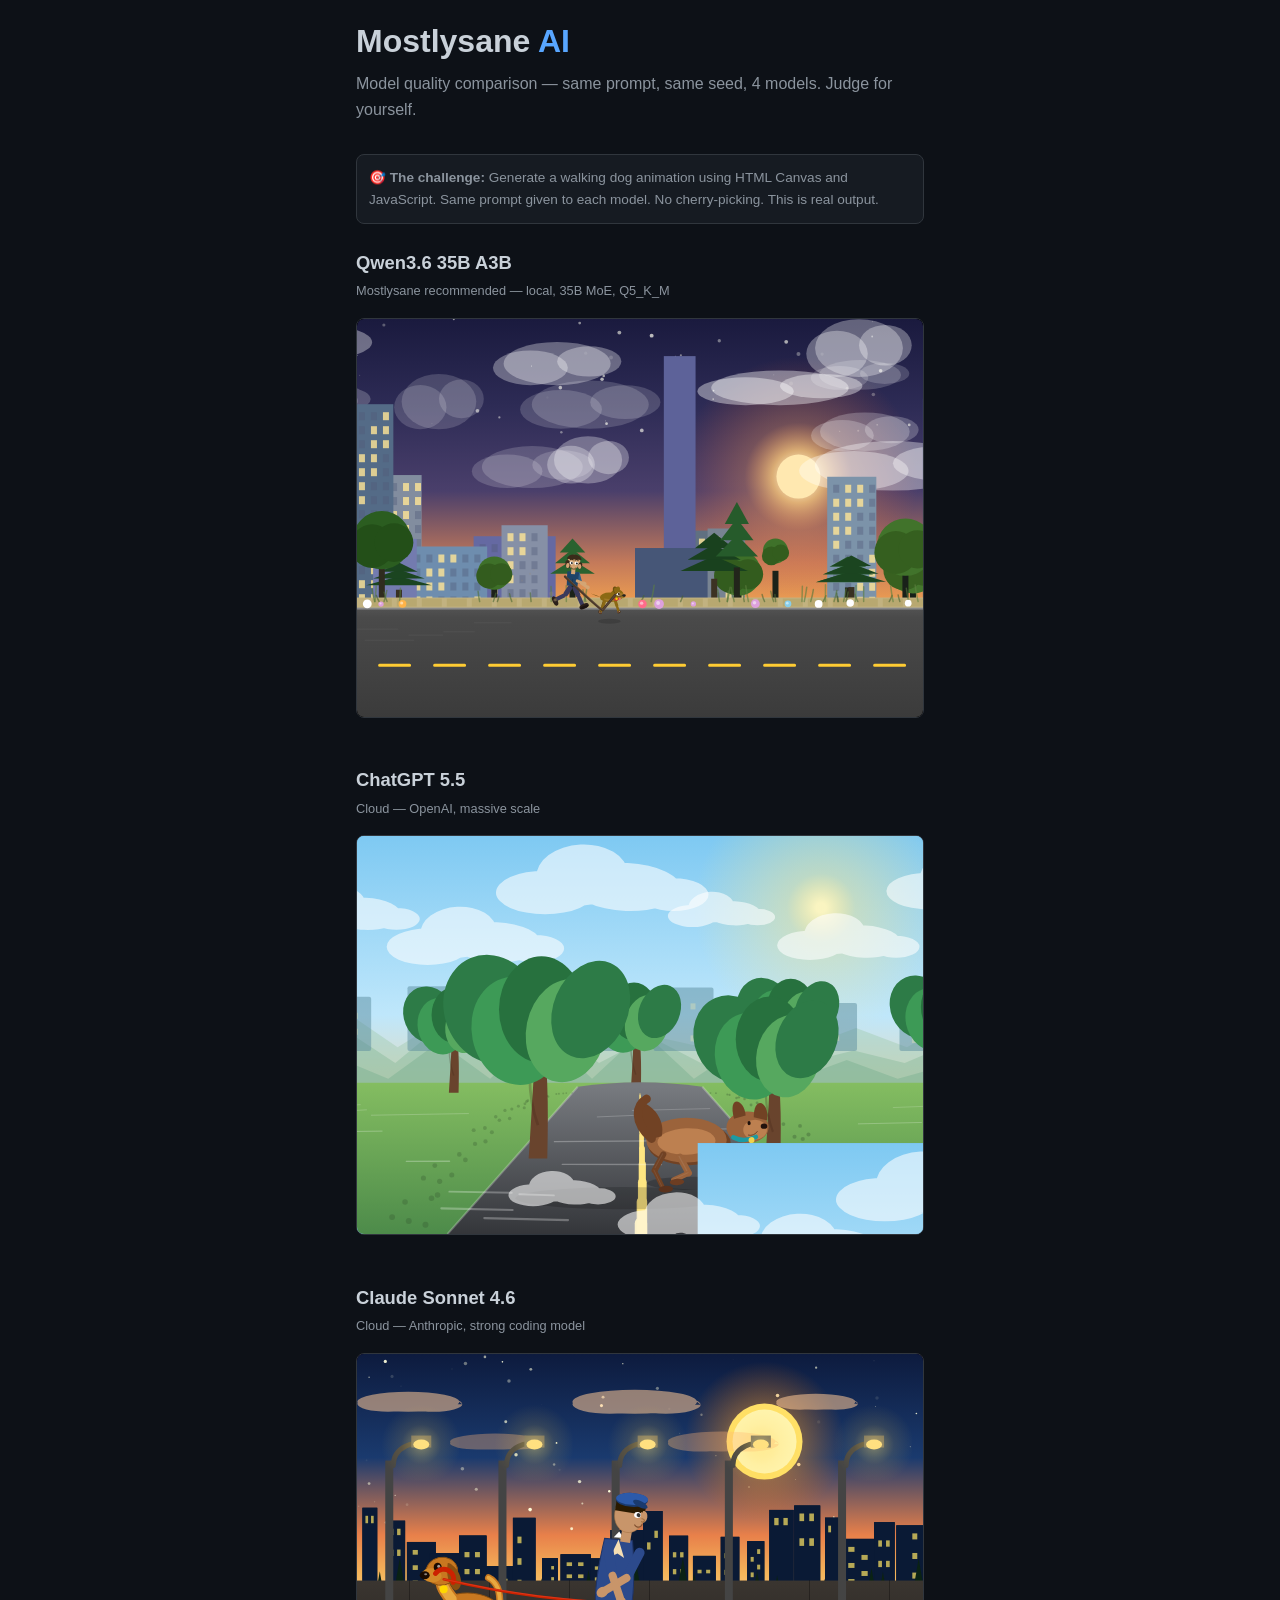
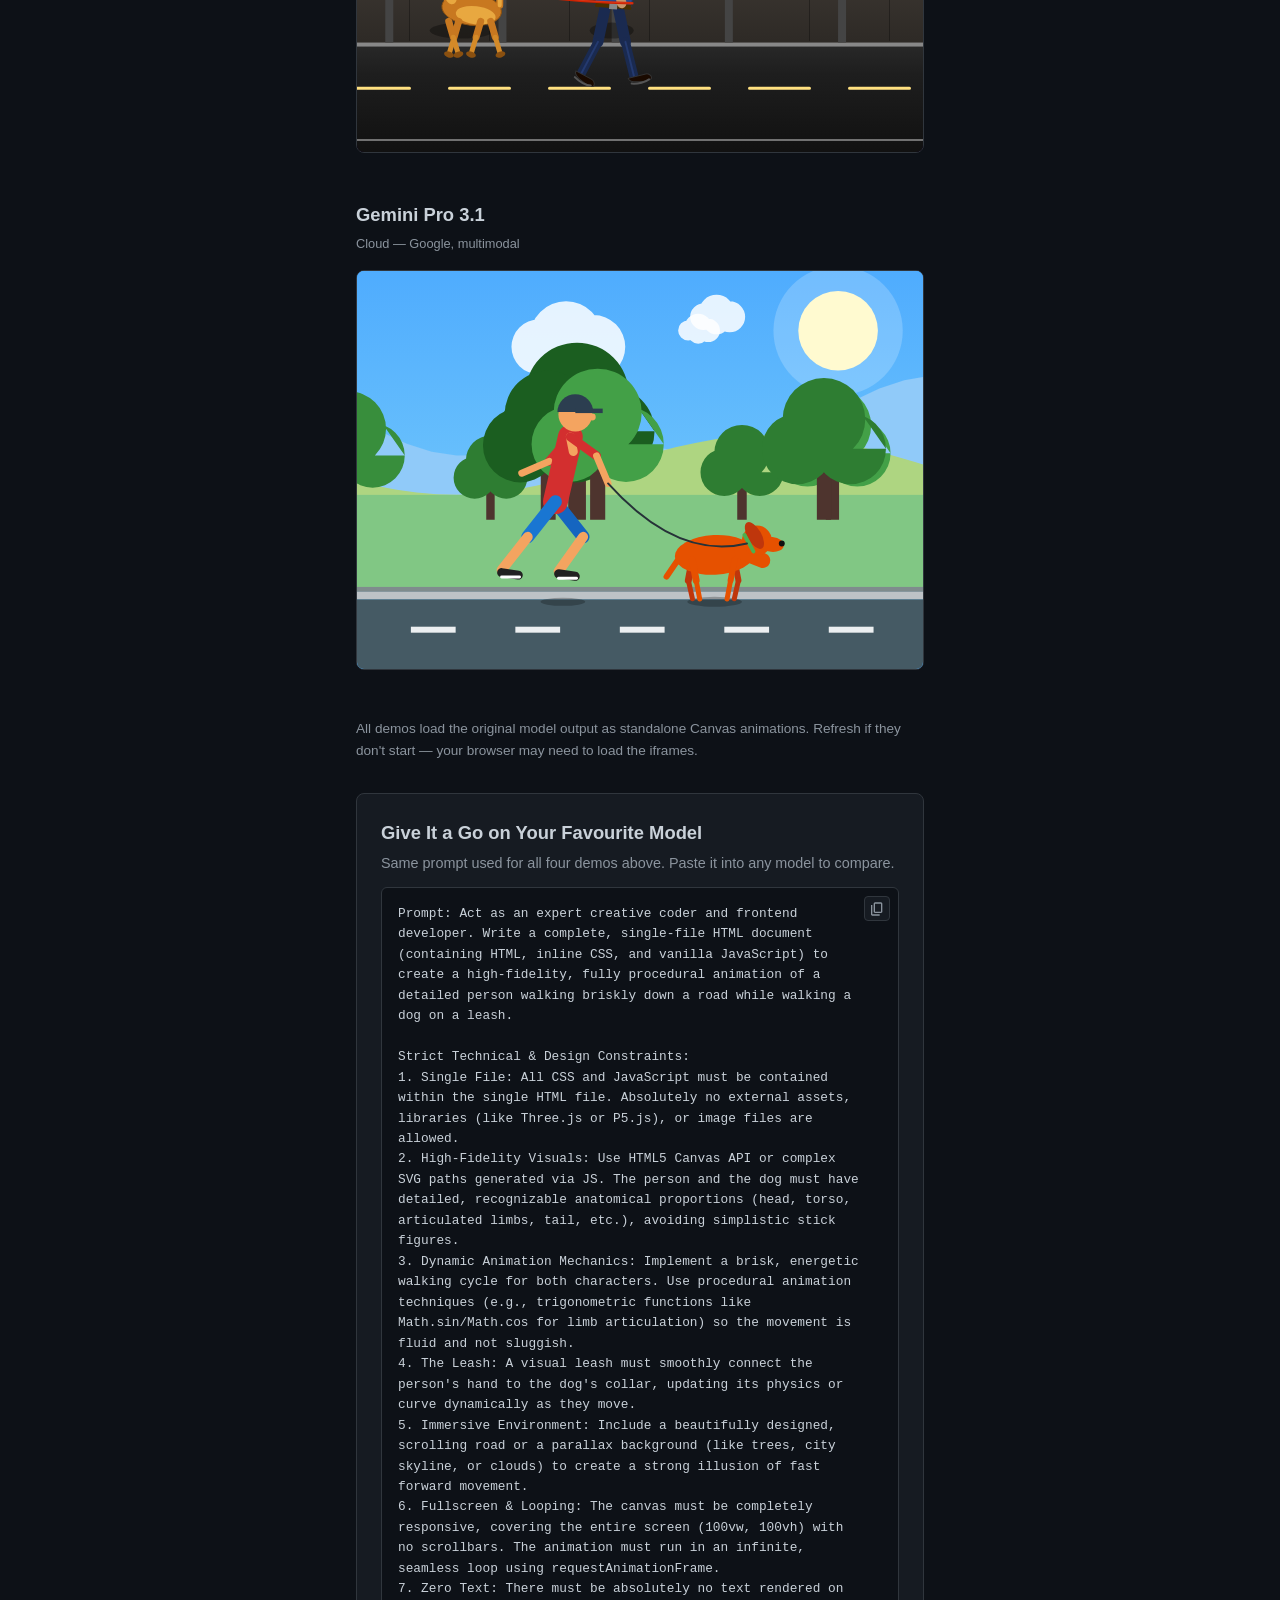
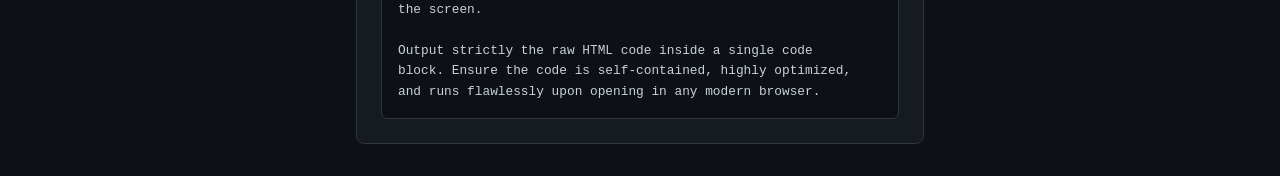
==== demos/index.html @ f06bee76 "Fix demos path" ====
<!DOCTYPE html>
<html lang="en">
<head>
<meta charset="UTF-8">
<meta name="viewport" content="width=device-width, initial-scale=1.0">
<title>Mostlysane — Model Quality Comparison</title>
<link rel="stylesheet" href="../style.css">
<style>
  body { padding: 1rem; max-width: 600px; }
  h2 { margin-bottom: 0.25rem; }
  .model-source { color: var(--text-muted); font-size: 0.8rem; margin-bottom: 1rem; }
  .demo-frame {
    width: 100%;
    height: 400px;
    border: 1px solid var(--border);
    border-radius: 8px;
    margin-bottom: 0.5rem;
    background: #000;
  }
  .demo-card { margin-bottom: 2rem; }
  .back-link {
    display: inline-block;
    margin-bottom: 1.5rem;
    color: var(--accent);
    text-decoration: none;
    font-size: 0.9rem;
  }
  .back-link:hover { text-decoration: underline; }
  .verdict {
    font-size: 0.85rem;
    color: var(--text-muted);
    margin-bottom: 1.5rem;
    padding: 0.75rem;
    background: var(--card);
    border: 1px solid var(--border);
    border-radius: 8px;
  }
</style>
</head>
<body>
<h1>Mostlysane <span>AI</span></h1>
<p class="subtitle">Model quality comparison — same prompt, same seed, 4 models. Judge for yourself.</p>


<div class="verdict">
  <strong>🎯 The challenge:</strong> Generate a walking dog animation using HTML Canvas and JavaScript.
  Same prompt given to each model. No cherry-picking. This is real output.
</div>

<div class="demo-card">
  <h2>Qwen3.6 35B A3B</h2>
  <div class="model-source">Mostlysane recommended — local, 35B MoE, Q5_K_M</div>
  <iframe class="demo-frame" src="qwen3.6_walking_dog_animation_test.html" loading="lazy"></iframe>
</div>

<div class="demo-card">
  <h2>ChatGPT 5.5</h2>
  <div class="model-source">Cloud — OpenAI, massive scale</div>
  <iframe class="demo-frame" src="ChatGPT5-5_walking_dog_animation_test.html" loading="lazy"></iframe>
</div>

<div class="demo-card">
  <h2>Claude Sonnet 4.6</h2>
  <div class="model-source">Cloud — Anthropic, strong coding model</div>
  <iframe class="demo-frame" src="Claude_Sonnet_4-6_walking_dog_animation_test.html" loading="lazy"></iframe>
</div>

<div class="demo-card">
  <h2>Gemini Pro 3.1</h2>
  <div class="model-source">Cloud — Google, multimodal</div>
  <iframe class="demo-frame" src="Gemini_pro_3-1_walking_dog_animation_test.html" loading="lazy"></iframe>
</div>

<p style="color:var(--text-muted);font-size:0.85rem;margin-top:1rem">
  All demos load the original model output as standalone Canvas animations.
  Refresh if they don't start — your browser may need to load the iframes.
</p>

<div class="card" style="margin-top:2rem">
  <h2>Give It a Go on Your Favourite Model</h2>
  <p style="color:var(--text-muted);font-size:0.9rem;margin-bottom:0.75rem">
    Same prompt used for all four demos above. Paste it into any model to compare.
  </p>
  <div class="command-block" id="dog-prompt" style="font-size:0.8rem;white-space:pre-wrap;word-break:break-word">Prompt: Act as an expert creative coder and frontend developer. Write a complete, single-file HTML document (containing HTML, inline CSS, and vanilla JavaScript) to create a high-fidelity, fully procedural animation of a detailed person walking briskly down a road while walking a dog on a leash.

Strict Technical &amp; Design Constraints:
1. Single File: All CSS and JavaScript must be contained within the single HTML file. Absolutely no external assets, libraries (like Three.js or P5.js), or image files are allowed.
2. High-Fidelity Visuals: Use HTML5 Canvas API or complex SVG paths generated via JS. The person and the dog must have detailed, recognizable anatomical proportions (head, torso, articulated limbs, tail, etc.), avoiding simplistic stick figures.
3. Dynamic Animation Mechanics: Implement a brisk, energetic walking cycle for both characters. Use procedural animation techniques (e.g., trigonometric functions like Math.sin/Math.cos for limb articulation) so the movement is fluid and not sluggish.
4. The Leash: A visual leash must smoothly connect the person's hand to the dog's collar, updating its physics or curve dynamically as they move.
5. Immersive Environment: Include a beautifully designed, scrolling road or a parallax background (like trees, city skyline, or clouds) to create a strong illusion of fast forward movement.
6. Fullscreen &amp; Looping: The canvas must be completely responsive, covering the entire screen (100vw, 100vh) with no scrollbars. The animation must run in an infinite, seamless loop using requestAnimationFrame.
7. Zero Text: There must be absolutely no text rendered on the screen.

Output strictly the raw HTML code inside a single code block. Ensure the code is self-contained, highly optimized, and runs flawlessly upon opening in any modern browser.</div>
</div>

<script>
(function() {
  var block = document.getElementById('dog-prompt');
  if (!block) return;
  var btn = document.createElement('button');
  btn.className = 'copy-btn';
  btn.innerHTML = '<svg aria-hidden="true" fill="currentColor" height="18px" viewBox="0 -960 960 960" width="18px"><path d="M360-240q-33 0-56.5-23.5T280-320v-480q0-33 23.5-56.5T360-880h360q33 0 56.5 23.5T800-800v480q0 33-23.5 56.5T720-240H360Zm0-80h360v-480H360v480ZM200-80q-33 0-56.5-23.5T120-160v-560h80v560h440v80H200Zm160-240v-480 480Z"/></svg>';
  btn.title = 'Copy prompt';
  btn.onclick = function() {
    navigator.clipboard.writeText(block.textContent).then(function() {
      btn.innerHTML = '<svg aria-hidden="true" fill="currentColor" height="18px" viewBox="0 -960 960 960" width="18px"><path d="M382-240 154-468l57-57 171 171 367-367 57 57-424 424Z"/></svg>';
      setTimeout(function() { btn.innerHTML = '<svg aria-hidden="true" fill="currentColor" height="18px" viewBox="0 -960 960 960" width="18px"><path d="M360-240q-33 0-56.5-23.5T280-320v-480q0-33 23.5-56.5T360-880h360q33 0 56.5 23.5T800-800v480q0 33-23.5 56.5T720-240H360Zm0-80h360v-480H360v480ZM200-80q-33 0-56.5-23.5T120-160v-560h80v560h440v80H200Zm160-240v-480 480Z"/></svg>'; }, 2000);
    });
  };
  block.appendChild(btn);
})();
</script>

</body>
</html>
---- style.css ----
:root {
  --bg: #0d1117;
  --card: #161b22;
  --border: #30363d;
  --text: #c9d1d9;
  --text-muted: #8b949e;
  --accent: #58a6ff;
  --green: #3fb950;
  --orange: #d29922;
  --red: #f85149;
}
* { margin: 0; padding: 0; box-sizing: border-box; }
body {
  font-family: -apple-system, BlinkMacSystemFont, 'Segoe UI', Roboto, sans-serif;
  background: var(--bg);
  color: var(--text);
  line-height: 1.6;
  max-width: 800px;
  margin: 0 auto;
  padding: 2rem 1rem;
}
h1 { font-size: 2rem; margin-bottom: 0.25rem; }
h1 span { color: var(--accent); }
h2 { font-size: 1.15rem; margin-bottom: 0.75rem; }
.subtitle { color: var(--text-muted); margin-bottom: 2rem; }
.card {
  background: var(--card);
  border: 1px solid var(--border);
  border-radius: 8px;
  padding: 1.5rem;
  margin-bottom: 1rem;
}
label { display: block; margin-bottom: 0.5rem; font-weight: 600; }
select, input {
  width: 100%;
  padding: 0.6rem;
  background: #0d1117;
  border: 1px solid var(--border);
  border-radius: 6px;
  color: var(--text);
  font-size: 0.95rem;
  margin-bottom: 1rem;
}
select:focus, input:focus { outline: none; border-color: var(--accent); }
.badge {
  display: inline-block;
  padding: 0.2rem 0.5rem;
  border-radius: 12px;
  font-size: 0.8rem;
  font-weight: 600;
}
.badge-green { background: rgba(63, 185, 80, 0.15); color: var(--green); }
.badge-orange { background: rgba(210, 153, 34, 0.15); color: var(--orange); }
.badge-red { background: rgba(248, 81, 73, 0.15); color: var(--red); }
.command-block {
  background: #0d1117;
  border: 1px solid var(--border);
  border-radius: 6px;
  padding: 1rem 2.4rem 1rem 1rem;
  font-family: 'Cascadia Code', 'Fira Code', 'JetBrains Mono', monospace;
  font-size: 0.85rem;
  white-space: pre-wrap;
  word-break: break-all;
  overflow-x: auto;
  position: relative;
}
.command-block.small { font-size: 0.8rem; }
.copy-btn {
  position: absolute;
  top: 0.5rem;
  right: 0.5rem;
  background: var(--card);
  border: 1px solid var(--border);
  color: var(--text-muted);
  width: 1.6rem;
  height: 1.6rem;
  padding: 0;
  border-radius: 4px;
  cursor: pointer;
  display: flex;
  align-items: center;
  justify-content: center;
  transition: background 0.15s, color 0.15s;
  z-index: 1;
}
.copy-btn:hover {
  background: var(--border);
  color: var(--text);
}
.copy-btn svg {
  width: 1rem;
  height: 1rem;
  fill: currentColor;
}
.stat-grid {
  display: grid;
  grid-template-columns: repeat(auto-fit, minmax(140px, 1fr));
  gap: 1rem;
  margin: 1rem 0;
}
.stat { text-align: center; }
.stat-value { font-size: 1.5rem; font-weight: 700; }
.stat-label { font-size: 0.8rem; color: var(--text-muted); }
.hidden { display: none; }
hr { border: none; border-top: 1px solid var(--border); margin: 1.5rem 0; }
a { color: var(--accent); }
code {
  background: rgba(88, 166, 255, 0.1);
  padding: 0.1em 0.3em;
  border-radius: 3px;
  font-size: 0.85em;
}
.loading {
  text-align: center;
  padding: 3rem 0;
  color: var(--text-muted);
}

/* Step list for setup guide */
.steps { counter-reset: step; margin: 0; padding: 0; }
.step {
  list-style: none;
  margin-bottom: 1rem;
  padding-left: 2.2rem;
  position: relative;
}
.step::before {
  counter-increment: step;
  content: counter(step);
  position: absolute;
  left: 0;
  top: 0;
  width: 1.5rem;
  height: 1.5rem;
  border-radius: 50%;
  background: var(--accent);
  color: #fff;
  font-size: 0.75rem;
  font-weight: 700;
  display: flex;
  align-items: center;
  justify-content: center;
}
.step-title {
  font-weight: 600;
  margin-bottom: 0.3rem;
}
.step-desc {
  font-size: 0.9rem;
  color: var(--text-muted);
  margin-bottom: 0.4rem;
}
.step .command-block {
  margin-top: 0.3rem;
}
.step-note {
  font-size: 0.85rem;
  color: var(--orange);
  margin-top: 0.3rem;
}

/* ── Model selector cards ── */
.model-option {
  background: #0d1117;
  border: 1px solid var(--border);
  border-radius: 8px;
  padding: 0.9rem 1rem;
  margin-bottom: 0.6rem;
  cursor: pointer;
  transition: border-color 0.15s, background 0.15s;
}
.model-option:hover {
  background: #111820;
}
.model-option.selected {
  border-color: var(--accent);
  background: rgba(88, 166, 255, 0.06);
}
.model-option-header {
  display: flex;
  justify-content: space-between;
  align-items: center;
  margin-bottom: 0.3rem;
}
.model-option-name {
  font-weight: 700;
  font-size: 0.95rem;
}
.model-option-arch {
  font-size: 0.75rem;
  color: var(--text-muted);
  background: var(--card);
  padding: 0.1rem 0.4rem;
  border-radius: 4px;
  white-space: nowrap;
}
.model-option-details {
  display: flex;
  gap: 0.8rem;
  font-size: 0.8rem;
  color: var(--text-muted);
  margin-bottom: 0.4rem;
  flex-wrap: wrap;
  justify-content: space-between;
}
.model-option-stat {
  white-space: nowrap;
}
.model-option-file {
  overflow: hidden;
  text-overflow: ellipsis;
  white-space: nowrap;
  min-width: 0;
}
.model-option-quant {
  white-space: nowrap;
  background: rgba(88, 166, 255, 0.12);
  border: 1px solid var(--accent);
  border-radius: 4px;
  padding: 0.1rem 0.4rem;
  font-size: 0.72rem;
  cursor: pointer;
  transition: background 0.15s;
  flex-shrink: 0;
  font-weight: 600;
  color: var(--accent);
  margin: 0 0.3rem;
}
.model-option-quant:hover {
  background: rgba(88, 166, 255, 0.25);
}
.model-option-quant-static {
  white-space: nowrap;
  background: rgba(88, 166, 255, 0.08);
  border-radius: 4px;
  padding: 0.1rem 0.4rem;
  font-size: 0.72rem;
  flex-shrink: 0;
  font-weight: 600;
  color: var(--accent);
  margin: 0 0.3rem;
}

/* ── Quant variant dropdown ── */
.quant-menu {
  z-index: 100;
  background: var(--card);
  border: 1px solid var(--accent);
  border-radius: 6px;
  padding: 0.3rem;
  box-shadow: 0 8px 24px rgba(0,0,0,0.5);
  width: max-content;
  min-width: 180px;
}
.quant-menu-item {
  display: flex;
  align-items: center;
  gap: 0.5rem;
  padding: 0.4rem 0.5rem;
  border-radius: 4px;
  cursor: pointer;
  font-size: 0.8rem;
  transition: background 0.1s;
}
.quant-menu-item:hover {
  background: rgba(88, 166, 255, 0.1);
}
.quant-menu-item.current {
  background: rgba(88, 166, 255, 0.15);
}
.quant-menu-item.no-fit {
  opacity: 0.5;
}
.quant-menu-quant {
  font-weight: 700;
  min-width: 3.5rem;
}
.quant-menu-file {
  color: var(--text-muted);
  flex: 1;
}

.model-option-ctx {
  margin-left: auto;
  font-weight: 600;
  flex-shrink: 0;
}
.model-option-footer {
  display: flex;
  align-items: center;
  gap: 0.6rem;
  font-size: 0.8rem;
}
.model-option-vram {
  color: var(--text-muted);
}
.model-option-speed {
  color: var(--text-muted);
  margin-left: auto;
}

/* ── Memory bar ── */
.mem-bar {
  display: flex;
  height: 1.5rem;
  border-radius: 6px;
  overflow: hidden;
  margin-bottom: 0.75rem;
  border: 1px solid var(--border);
}
.mem-bar-seg {
  transition: flex 0.2s;
}

/* ── Memory table ── */
.mem-table {
  width: 100%;
  border-collapse: collapse;
  font-size: 0.85rem;
  margin-bottom: 1rem;
}
.mem-table td {
  padding: 0.3rem 0.4rem;
  border-bottom: 1px solid var(--border);
}
.mem-table-title {
  font-weight: 700;
  font-size: 0.9rem;
  padding-bottom: 0.5rem !important;
  color: var(--text);
}
.mem-dot {
  display: inline-block;
  width: 8px;
  height: 8px;
  border-radius: 50%;
  margin-right: 0.4rem;
  vertical-align: middle;
}
.mem-num {
  text-align: right;
  font-family: 'Cascadia Code', 'Fira Code', monospace;
  white-space: nowrap;
}
.mem-pct {
  text-align: right;
  color: var(--text-muted);
  width: 3rem;
}
.mem-total td {
  font-weight: 700;
  border-bottom: 2px solid var(--border);
  padding-top: 0.5rem;
}
.mem-note {
  font-size: 0.85rem;
  color: var(--text-muted);
  margin-top: 0.5rem;
}

/* ── Card header with dropdown button ── */
.card-header {
  display: flex;
  justify-content: space-between;
  align-items: center;
  margin-bottom: 0.75rem;
}
.card-header h2 {
  margin-bottom: 0;
}
.card-header-btn {
  background: none;
  border: 1px solid var(--border);
  color: var(--text);
  width: 2rem;
  height: 2rem;
  border-radius: 6px;
  cursor: pointer;
  display: flex;
  align-items: center;
  justify-content: center;
  font-size: 1rem;
  transition: background 0.15s;
  flex-shrink: 0;
}
.card-header-btn:hover {
  background: var(--border);
}
.chevron {
  display: inline-block;
  transition: transform 0.2s;
  line-height: 1;
}
.chevron.open {
  transform: rotate(180deg);
}

/* ── Model selector panel (dropdown overlay) ── */
.selector-panel {
  position: relative;
  z-index: 10;
  margin-top: 0.5rem;
  max-height: 320px;
  overflow-y: auto;
  scrollbar-width: thin;
  scrollbar-color: var(--border) transparent;
}
.selector-panel::-webkit-scrollbar {
  width: 6px;
}
.selector-panel::-webkit-scrollbar-thumb {
  background: var(--border);
  border-radius: 3px;
}

/* ── Responsive tweaks ── */
/* ── Comparison modal ── */
.modal-overlay {
  position: fixed;
  top: 0; left: 0; right: 0; bottom: 0;
  background: rgba(0,0,0,0.7);
  z-index: 1000;
  display: none;
  align-items: center;
  justify-content: center;
  padding: 1rem;
}
.modal-overlay.open {
  display: flex;
}
.modal-box {
  background: var(--bg);
  border: 1px solid var(--border);
  border-radius: 12px;
  width: 100%;
  max-width: 680px;
  max-height: 90vh;
  display: flex;
  flex-direction: column;
  overflow: hidden;
}
.modal-header {
  display: flex;
  justify-content: space-between;
  align-items: center;
  padding: 1rem 1.25rem;
  border-bottom: 1px solid var(--border);
  flex-shrink: 0;
}
.modal-header h2 {
  margin: 0;
  font-size: 1.1rem;
}
.modal-close {
  background: none;
  border: none;
  color: var(--text-muted);
  font-size: 1.5rem;
  cursor: pointer;
  line-height: 1;
  padding: 0.2rem;
}
.modal-close:hover { color: var(--text); }
.modal-frame {
  width: 100%;
  flex: 1;
  border: none;
  min-height: 60vh;
}

@media (max-width: 600px) {
  .modal-overlay { padding: 0; }
  .modal-box {
    max-width: 100%;
    max-height: 100vh;
    border-radius: 0;
  }
  .modal-frame { min-height: 85vh; }
}

/* ── Mobile: < 600px ── */
@media (max-width: 600px) {
  body {
    padding: 1rem 0.6rem;
  }
  h1 { font-size: 1.5rem; }
  .card {
    padding: 1rem 0.8rem;
  }
  .model-option-header {
    flex-wrap: wrap;
    gap: 0.3rem;
  }
  .model-option-name {
    width: 100%;
  }
  .model-option-arch {
    display: none;
  }
  .model-option-quant,
  .model-option-quant-static {
    margin: 0 0 0 0;
  }

  .model-option-details {
    flex-direction: column;
    gap: 0.15rem;
    justify-content: flex-start;
  }
  .model-option-ctx {
    margin-left: 0;
    text-align: center;
    width: 100%;
  }
  .model-option-file {
    width: 100%;
  }

  .model-option-footer {
    flex-wrap: wrap;
  }
  .model-option-speed {
    margin-left: 0;
  }

  .model-option-vram {
    font-size: 0.75rem;
  }
}
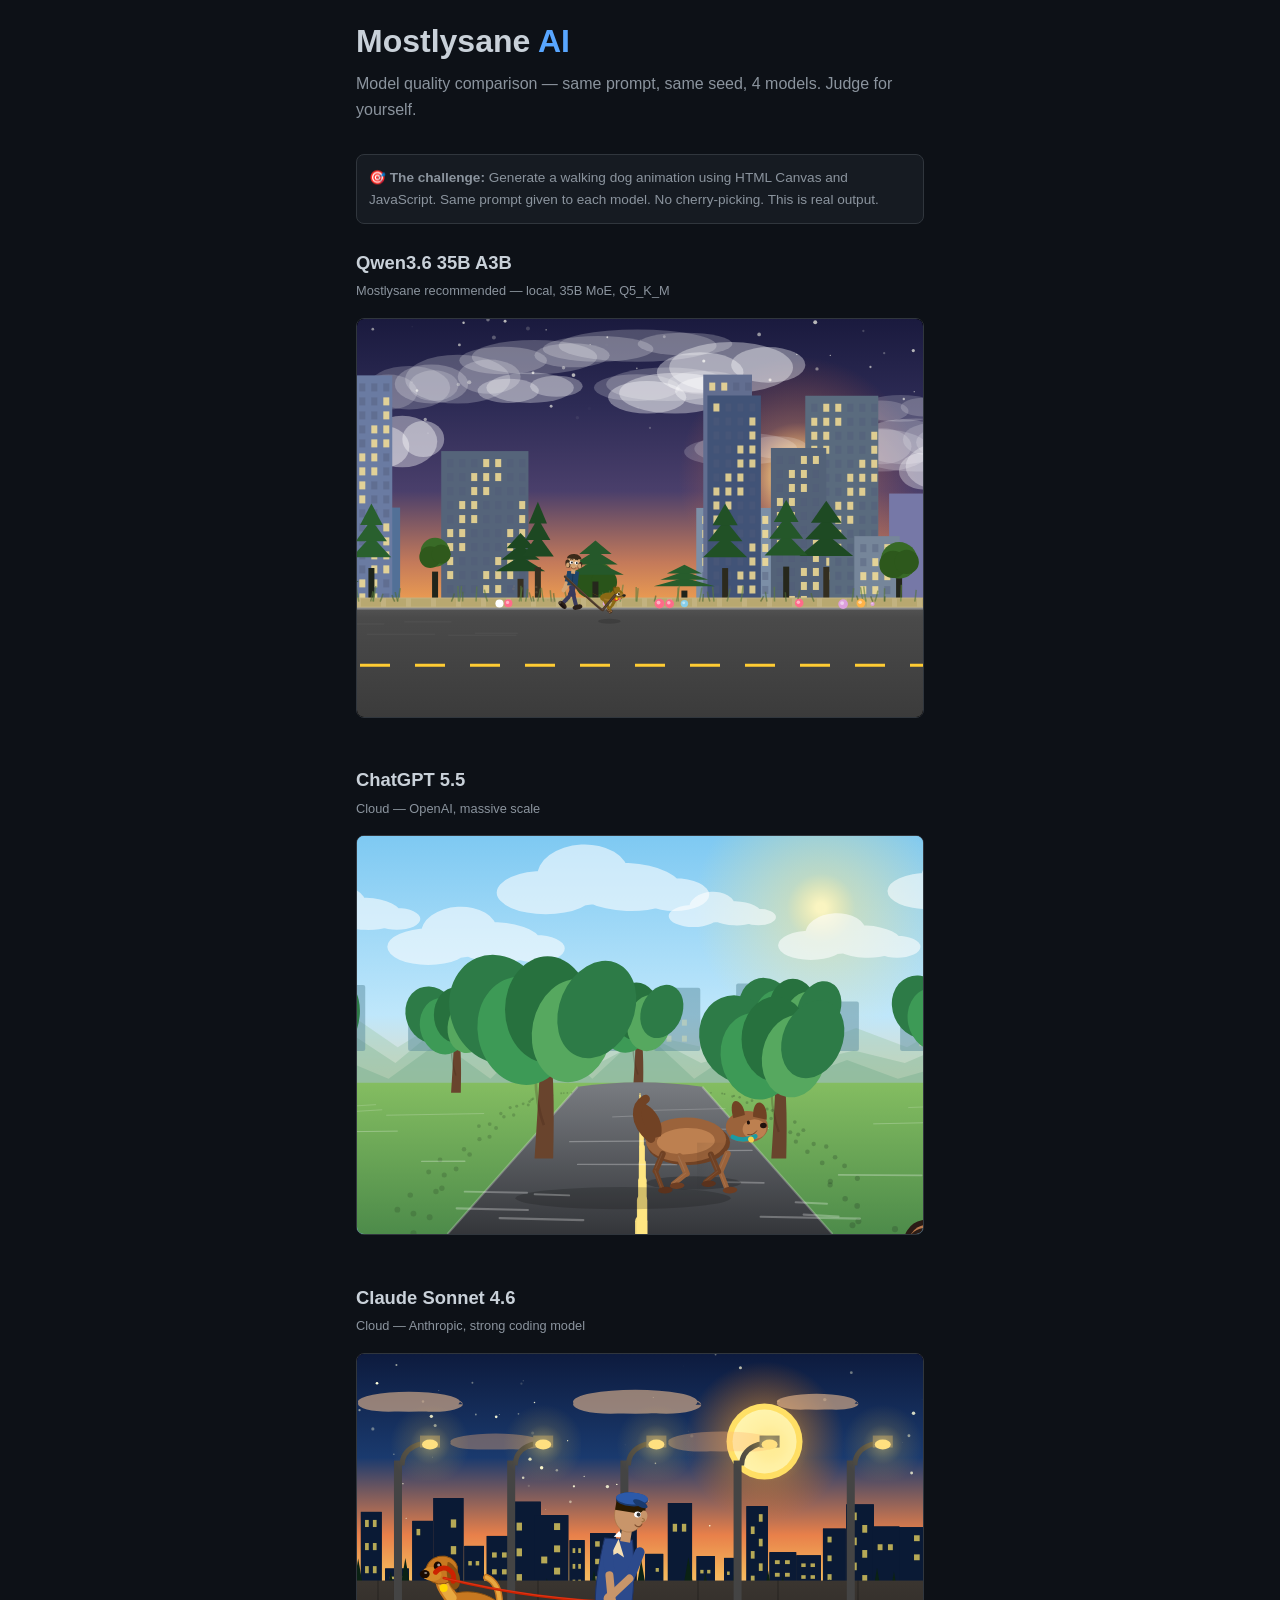
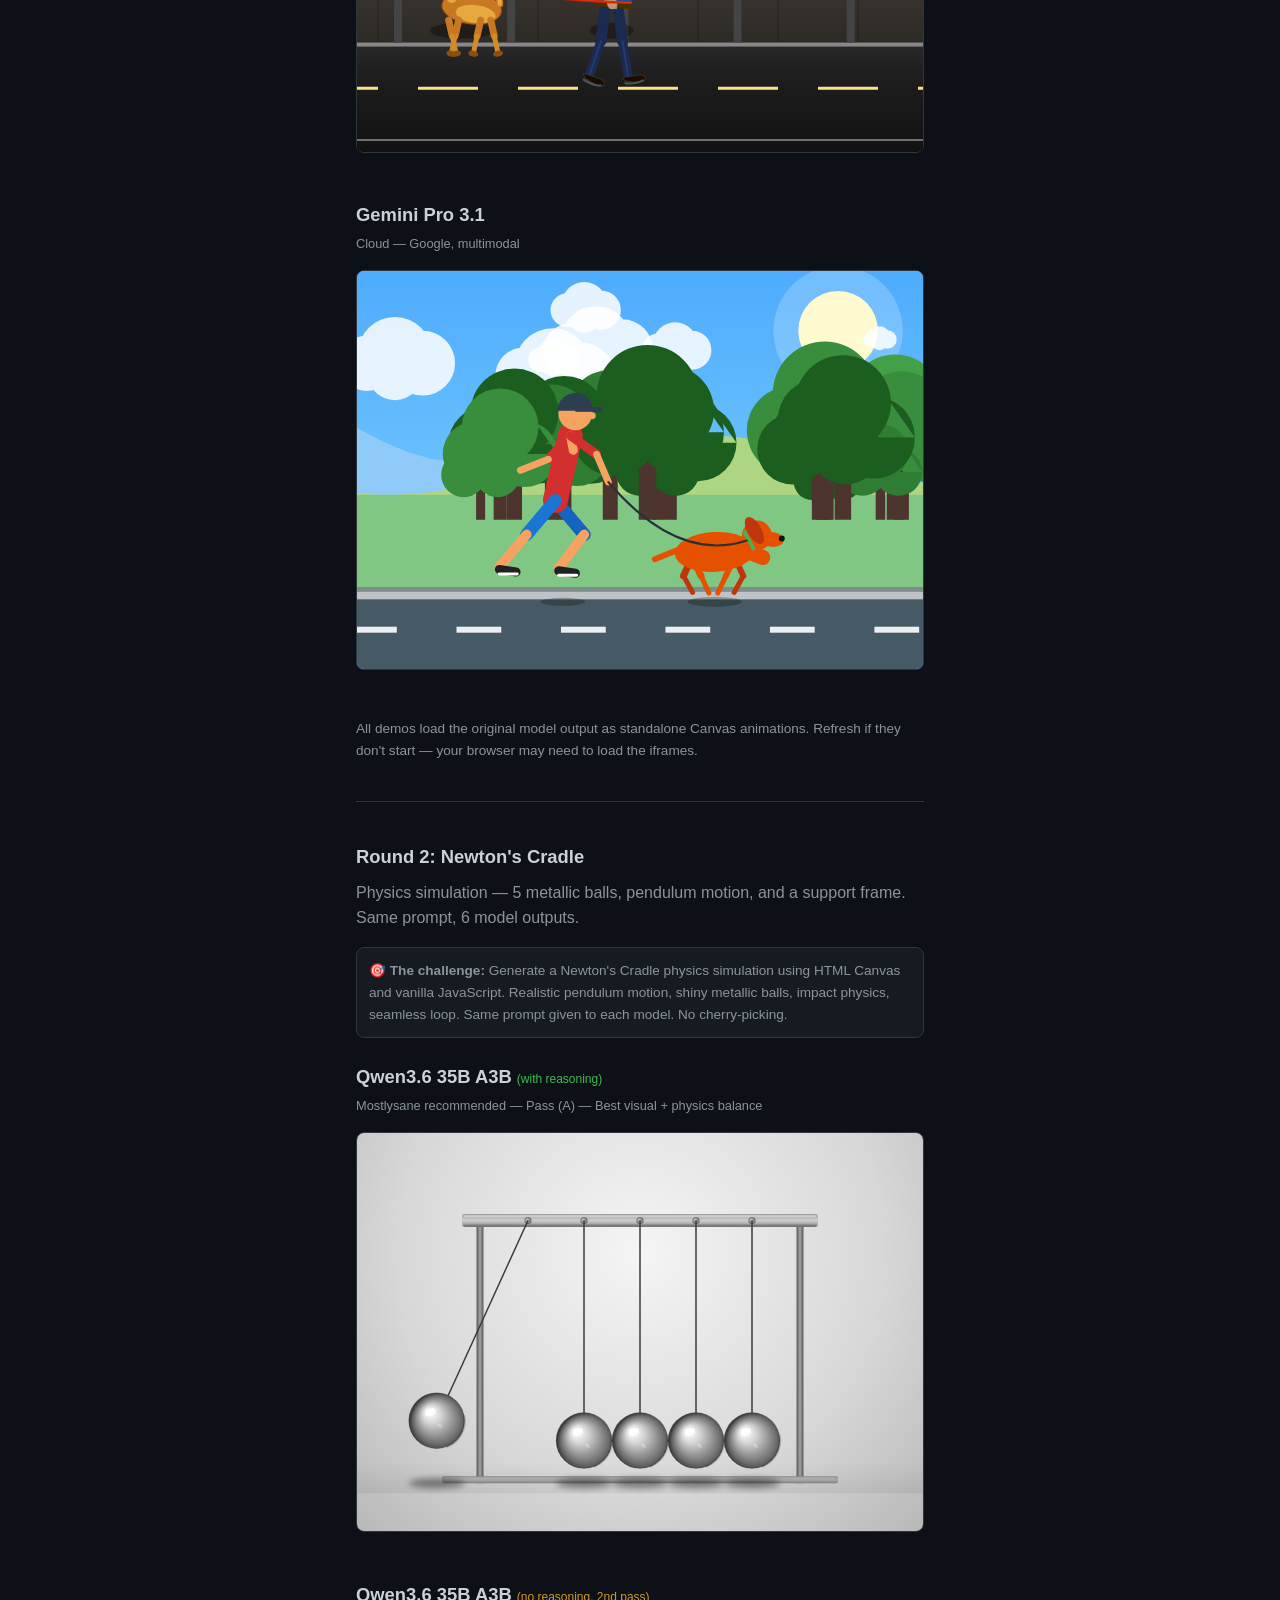
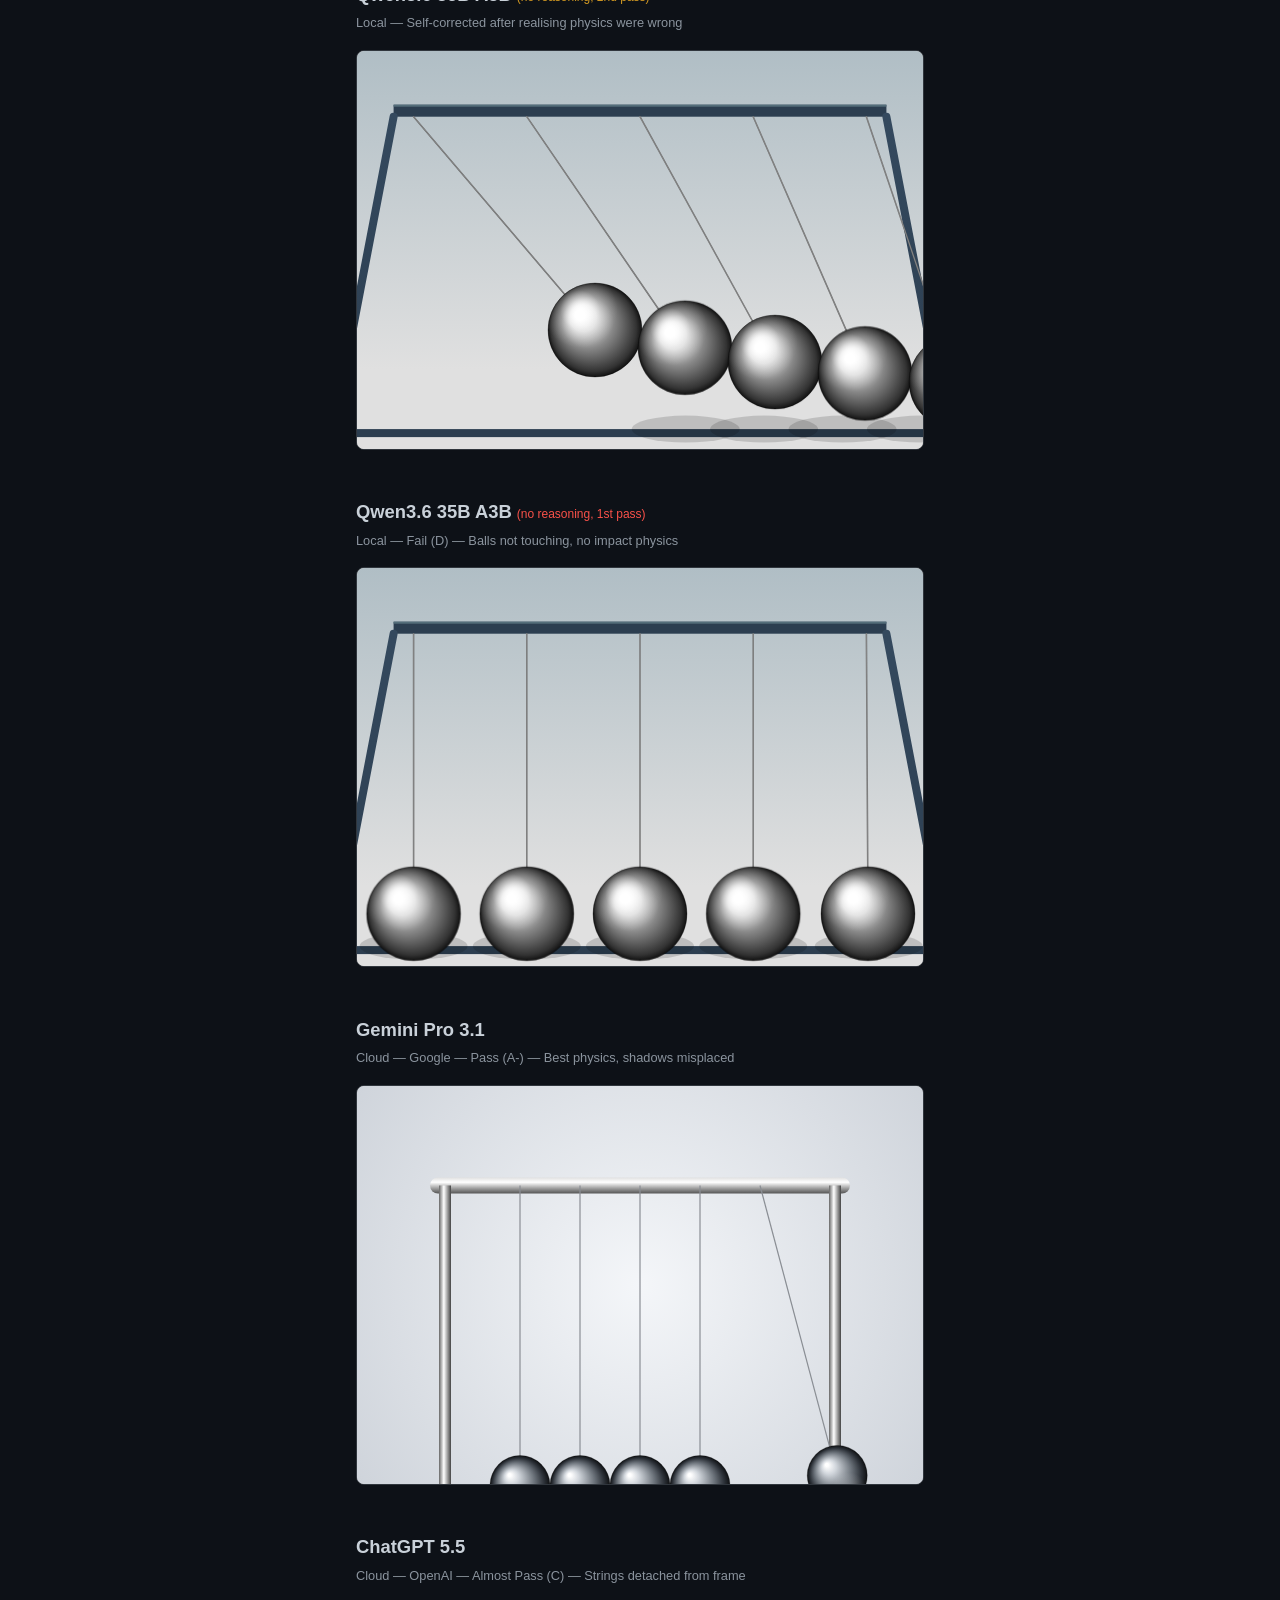
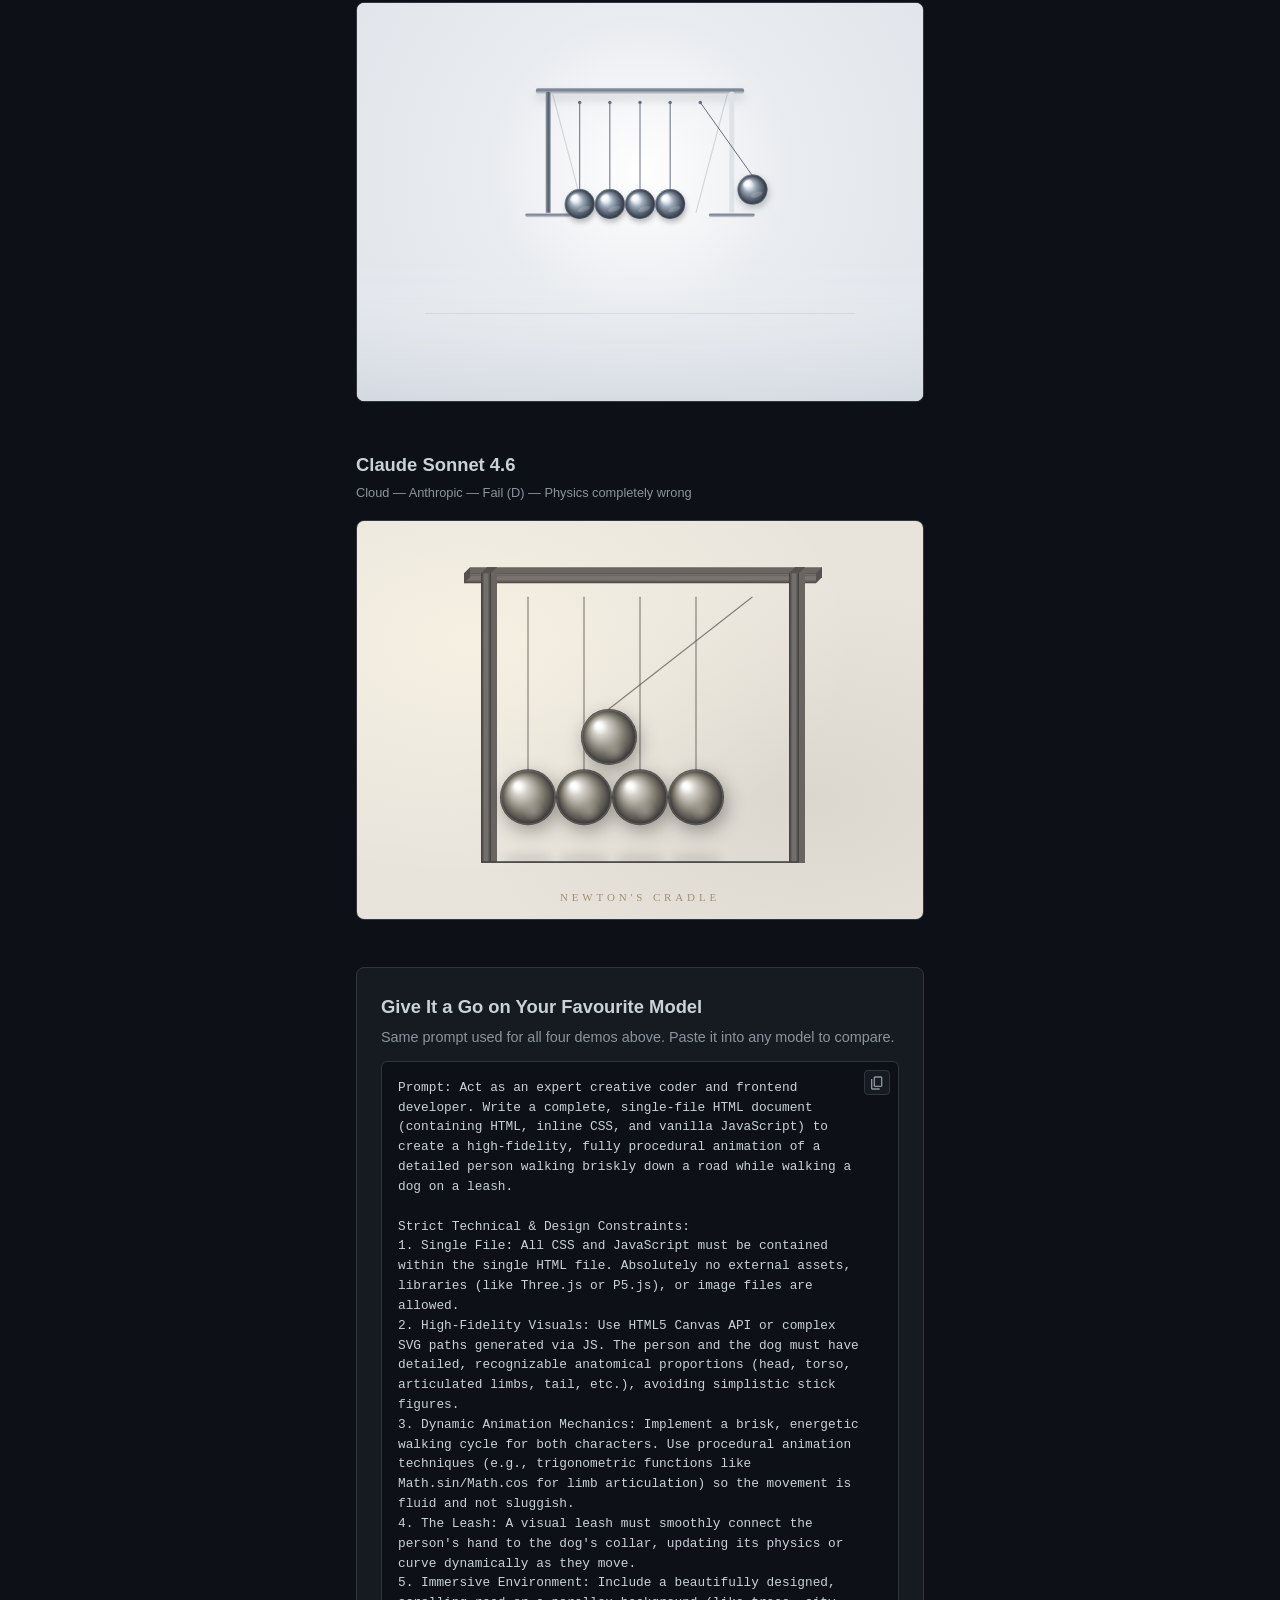
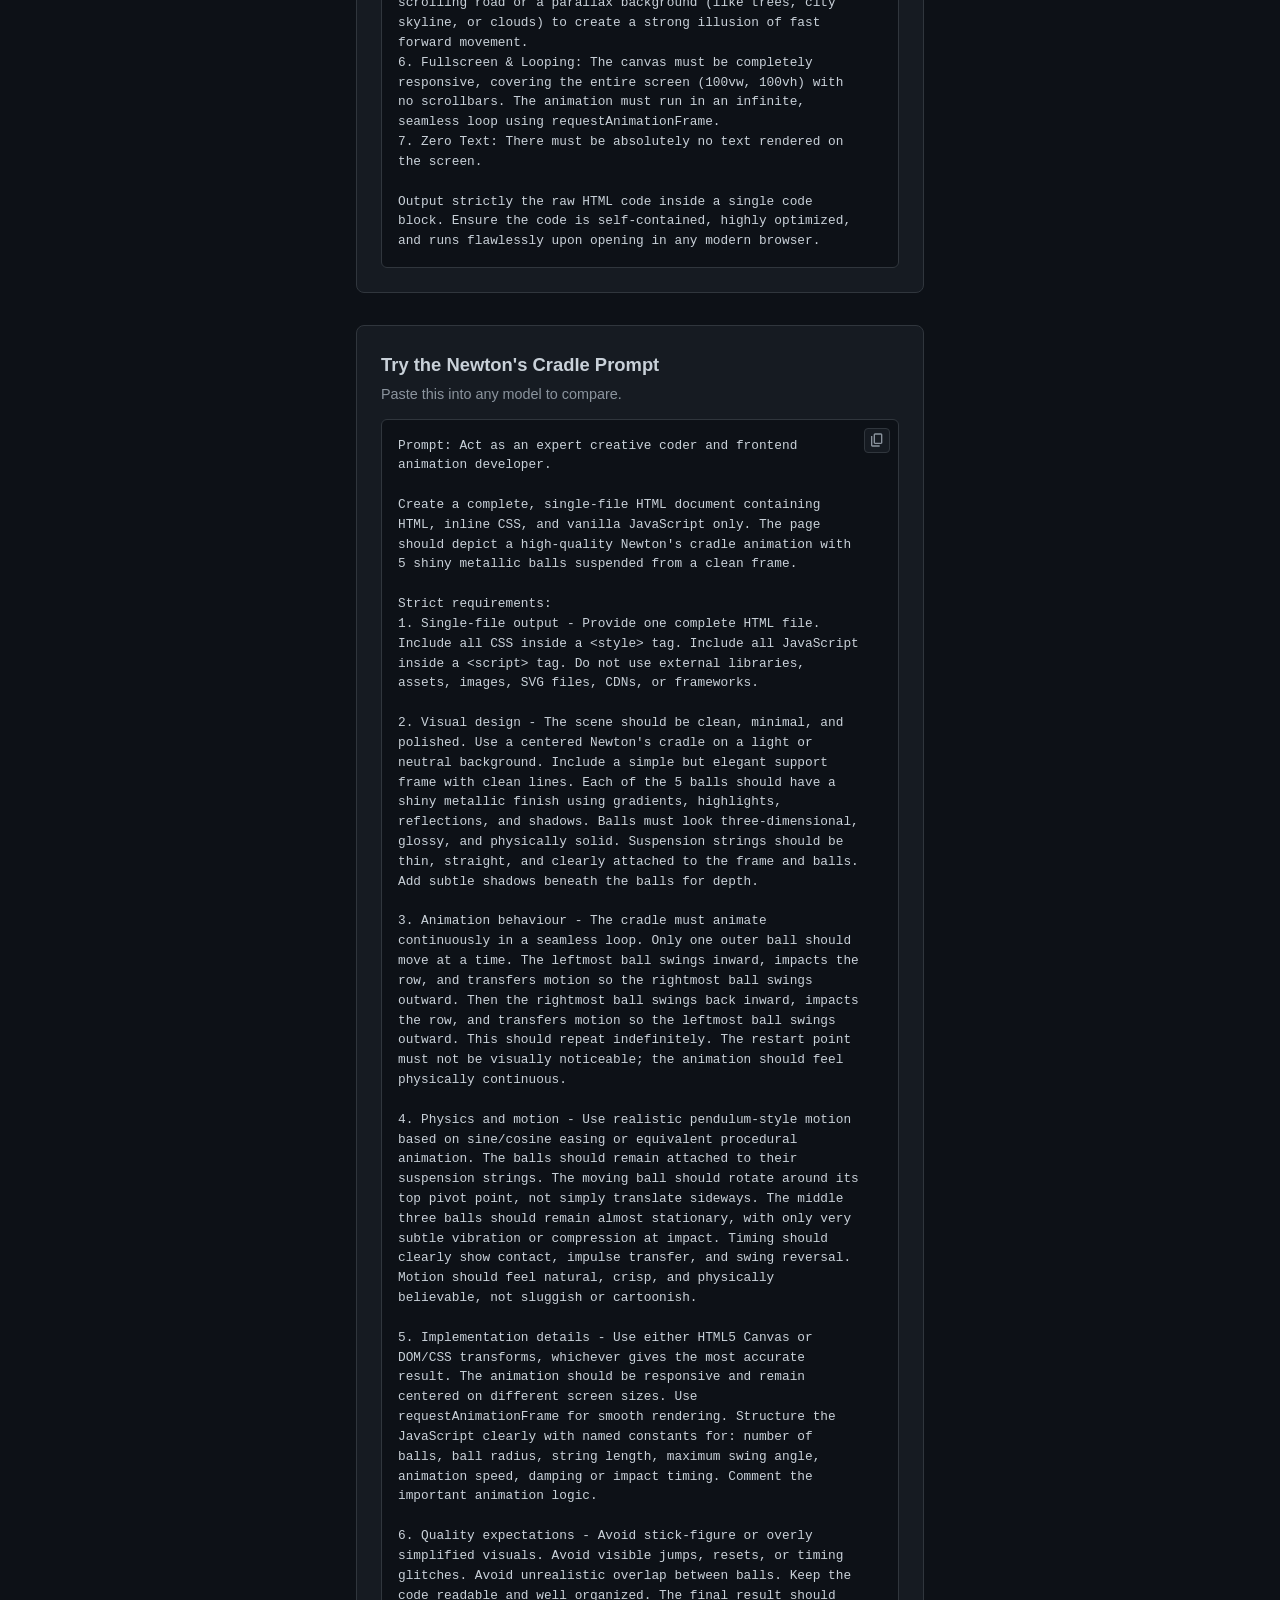
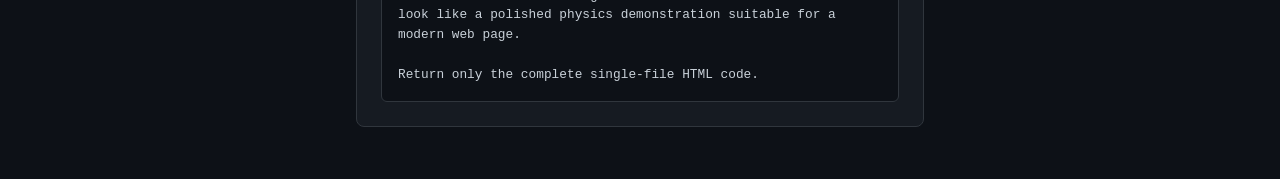
==== commit 45b36cf7: "Deploy: Add Newton's Cradle comparison round" ====
--- a/demos/index.html
+++ b/demos/index.html
@@ -76,6 +76,53 @@
   Refresh if they don't start — your browser may need to load the iframes.
 </p>
 
+<hr style="margin:2.5rem 0;border-color:var(--border)">
+
+<h2 style="margin-bottom:0.5rem">Round 2: Newton's Cradle</h2>
+<p class="subtitle" style="margin-bottom:1rem">Physics simulation — 5 metallic balls, pendulum motion, and a support frame. Same prompt, 6 model outputs.</p>
+
+<div class="verdict">
+  <strong>🎯 The challenge:</strong> Generate a Newton's Cradle physics simulation using HTML Canvas and vanilla JavaScript.
+  Realistic pendulum motion, shiny metallic balls, impact physics, seamless loop.
+  Same prompt given to each model. No cherry-picking.
+</div>
+
+<div class="demo-card">
+  <h2>Qwen3.6 35B A3B <span style="font-size:0.75rem;color:var(--green);font-weight:normal">(with reasoning)</span></h2>
+  <div class="model-source">Mostlysane recommended — Pass (A) — Best visual + physics balance</div>
+  <iframe class="demo-frame" src="Newtons_cradle-Qwen3.6-reasoning.html" loading="lazy"></iframe>
+</div>
+
+<div class="demo-card">
+  <h2>Qwen3.6 35B A3B <span style="font-size:0.75rem;color:var(--orange);font-weight:normal">(no reasoning, 2nd pass)</span></h2>
+  <div class="model-source">Local — Self-corrected after realising physics were wrong</div>
+  <iframe class="demo-frame" src="Newtons_cradle-Qwen3.6-no_reasoning-2nd-pass.html" loading="lazy"></iframe>
+</div>
+
+<div class="demo-card">
+  <h2>Qwen3.6 35B A3B <span style="font-size:0.75rem;color:var(--red);font-weight:normal">(no reasoning, 1st pass)</span></h2>
+  <div class="model-source">Local — Fail (D) — Balls not touching, no impact physics</div>
+  <iframe class="demo-frame" src="Newtons_cradle-Qwen3.6-no_reasoning-1st-pass.html" loading="lazy"></iframe>
+</div>
+
+<div class="demo-card">
+  <h2>Gemini Pro 3.1</h2>
+  <div class="model-source">Cloud — Google — Pass (A-) — Best physics, shadows misplaced</div>
+  <iframe class="demo-frame" src="Newtons_cradle-Gemini-Pro-3_1.html" loading="lazy"></iframe>
+</div>
+
+<div class="demo-card">
+  <h2>ChatGPT 5.5</h2>
+  <div class="model-source">Cloud — OpenAI — Almost Pass (C) — Strings detached from frame</div>
+  <iframe class="demo-frame" src="Newtons_cradle-ChatGPT5_5.html" loading="lazy"></iframe>
+</div>
+
+<div class="demo-card">
+  <h2>Claude Sonnet 4.6</h2>
+  <div class="model-source">Cloud — Anthropic — Fail (D) — Physics completely wrong</div>
+  <iframe class="demo-frame" src="Newtons_cradle-Claude-Sonnet-4_6.html" loading="lazy"></iframe>
+</div>
+
 <div class="card" style="margin-top:2rem">
   <h2>Give It a Go on Your Favourite Model</h2>
   <p style="color:var(--text-muted);font-size:0.9rem;margin-bottom:0.75rem">
@@ -95,21 +142,50 @@
 Output strictly the raw HTML code inside a single code block. Ensure the code is self-contained, highly optimized, and runs flawlessly upon opening in any modern browser.</div>
 </div>
 
+<div class="card" style="margin-top:2rem">
+  <h2>Try the Newton's Cradle Prompt</h2>
+  <p style="color:var(--text-muted);font-size:0.9rem;margin-bottom:0.75rem">
+    Paste this into any model to compare.
+  </p>
+  <div class="command-block" id="newton-prompt" style="font-size:0.8rem;white-space:pre-wrap;word-break:break-word">Prompt: Act as an expert creative coder and frontend animation developer.
+
+Create a complete, single-file HTML document containing HTML, inline CSS, and vanilla JavaScript only. The page should depict a high-quality Newton's cradle animation with 5 shiny metallic balls suspended from a clean frame.
+
+Strict requirements:
+1. Single-file output - Provide one complete HTML file. Include all CSS inside a &lt;style&gt; tag. Include all JavaScript inside a &lt;script&gt; tag. Do not use external libraries, assets, images, SVG files, CDNs, or frameworks.
+
+2. Visual design - The scene should be clean, minimal, and polished. Use a centered Newton's cradle on a light or neutral background. Include a simple but elegant support frame with clean lines. Each of the 5 balls should have a shiny metallic finish using gradients, highlights, reflections, and shadows. Balls must look three-dimensional, glossy, and physically solid. Suspension strings should be thin, straight, and clearly attached to the frame and balls. Add subtle shadows beneath the balls for depth.
+
+3. Animation behaviour - The cradle must animate continuously in a seamless loop. Only one outer ball should move at a time. The leftmost ball swings inward, impacts the row, and transfers motion so the rightmost ball swings outward. Then the rightmost ball swings back inward, impacts the row, and transfers motion so the leftmost ball swings outward. This should repeat indefinitely. The restart point must not be visually noticeable; the animation should feel physically continuous.
+
+4. Physics and motion - Use realistic pendulum-style motion based on sine/cosine easing or equivalent procedural animation. The balls should remain attached to their suspension strings. The moving ball should rotate around its top pivot point, not simply translate sideways. The middle three balls should remain almost stationary, with only very subtle vibration or compression at impact. Timing should clearly show contact, impulse transfer, and swing reversal. Motion should feel natural, crisp, and physically believable, not sluggish or cartoonish.
+
+5. Implementation details - Use either HTML5 Canvas or DOM/CSS transforms, whichever gives the most accurate result. The animation should be responsive and remain centered on different screen sizes. Use requestAnimationFrame for smooth rendering. Structure the JavaScript clearly with named constants for: number of balls, ball radius, string length, maximum swing angle, animation speed, damping or impact timing. Comment the important animation logic.
+
+6. Quality expectations - Avoid stick-figure or overly simplified visuals. Avoid visible jumps, resets, or timing glitches. Avoid unrealistic overlap between balls. Keep the code readable and well organized. The final result should look like a polished physics demonstration suitable for a modern web page.
+
+Return only the complete single-file HTML code.</div>
+</div>
+
 <script>
 (function() {
-  var block = document.getElementById('dog-prompt');
-  if (!block) return;
-  var btn = document.createElement('button');
-  btn.className = 'copy-btn';
-  btn.innerHTML = '<svg aria-hidden="true" fill="currentColor" height="18px" viewBox="0 -960 960 960" width="18px"><path d="M360-240q-33 0-56.5-23.5T280-320v-480q0-33 23.5-56.5T360-880h360q33 0 56.5 23.5T800-800v480q0 33-23.5 56.5T720-240H360Zm0-80h360v-480H360v480ZM200-80q-33 0-56.5-23.5T120-160v-560h80v560h440v80H200Zm160-240v-480 480Z"/></svg>';
-  btn.title = 'Copy prompt';
-  btn.onclick = function() {
-    navigator.clipboard.writeText(block.textContent).then(function() {
-      btn.innerHTML = '<svg aria-hidden="true" fill="currentColor" height="18px" viewBox="0 -960 960 960" width="18px"><path d="M382-240 154-468l57-57 171 171 367-367 57 57-424 424Z"/></svg>';
-      setTimeout(function() { btn.innerHTML = '<svg aria-hidden="true" fill="currentColor" height="18px" viewBox="0 -960 960 960" width="18px"><path d="M360-240q-33 0-56.5-23.5T280-320v-480q0-33 23.5-56.5T360-880h360q33 0 56.5 23.5T800-800v480q0 33-23.5 56.5T720-240H360Zm0-80h360v-480H360v480ZM200-80q-33 0-56.5-23.5T120-160v-560h80v560h440v80H200Zm160-240v-480 480Z"/></svg>'; }, 2000);
-    });
-  };
-  block.appendChild(btn);
+  function addCopy(blockId) {
+    var block = document.getElementById(blockId);
+    if (!block) return;
+    var btn = document.createElement('button');
+    btn.className = 'copy-btn';
+    btn.innerHTML = '<svg aria-hidden="true" fill="currentColor" height="18px" viewBox="0 -960 960 960" width="18px"><path d="M360-240q-33 0-56.5-23.5T280-320v-480q0-33 23.5-56.5T360-880h360q33 0 56.5 23.5T800-800v480q0 33-23.5 56.5T720-240H360Zm0-80h360v-480H360v480ZM200-80q-33 0-56.5-23.5T120-160v-560h80v560h440v80H200Zm160-240v-480 480Z"/></svg>';
+    btn.title = 'Copy prompt';
+    btn.onclick = function() {
+      navigator.clipboard.writeText(block.textContent).then(function() {
+        btn.innerHTML = '<svg aria-hidden="true" fill="currentColor" height="18px" viewBox="0 -960 960 960" width="18px"><path d="M382-240 154-468l57-57 171 171 367-367 57 57-424 424Z"/></svg>';
+        setTimeout(function() { btn.innerHTML = '<svg aria-hidden="true" fill="currentColor" height="18px" viewBox="0 -960 960 960" width="18px"><path d="M360-240q-33 0-56.5-23.5T280-320v-480q0-33 23.5-56.5T360-880h360q33 0 56.5 23.5T800-800v480q0 33-23.5 56.5T720-240H360Zm0-80h360v-480H360v480ZM200-80q-33 0-56.5-23.5T120-160v-560h80v560h440v80H200Zm160-240v-480 480Z"/></svg>'; }, 2000);
+      });
+    };
+    block.appendChild(btn);
+  }
+  addCopy('dog-prompt');
+  addCopy('newton-prompt');
 })();
 </script>
 
--- a/style.css
+++ b/style.css
@@ -42,6 +42,76 @@
   margin-bottom: 1rem;
 }
 select:focus, input:focus { outline: none; border-color: var(--accent); }
+
+/* ── Usage tier slider ── */
+.usage-tier-section {
+  margin-bottom: 1rem;
+  padding: 0.8rem 1rem;
+  background: #0d1117;
+  border: 1px solid var(--border);
+  border-radius: 8px;
+}
+.usage-tier-section label {
+  margin-bottom: 0.5rem;
+  display: block;
+  font-weight: 700;
+  font-size: 0.95rem;
+}
+.usage-tier-section input[type="range"] {
+  -webkit-appearance: none;
+  appearance: none;
+  width: 96%;
+  height: 6px;
+  background: var(--border);
+  border-radius: 3px;
+  outline: none;
+  margin: 0.3rem auto 0.4rem;
+  padding: 0;
+  border: none;
+  display: block;
+}
+.usage-tier-section input[type="range"]::-webkit-slider-thumb {
+  -webkit-appearance: none;
+  appearance: none;
+  width: 18px;
+  height: 18px;
+  border-radius: 50%;
+  background: var(--accent);
+  cursor: pointer;
+  border: 2px solid var(--bg);
+  box-shadow: 0 0 0 1px var(--accent);
+}
+.usage-tier-section input[type="range"]::-moz-range-thumb {
+  width: 18px;
+  height: 18px;
+  border-radius: 50%;
+  background: var(--accent);
+  cursor: pointer;
+  border: 2px solid var(--bg);
+  box-shadow: 0 0 0 1px var(--accent);
+}
+.usage-tier-labels {
+  display: flex;
+  justify-content: space-between;
+  width: 96%;
+  margin: 0 auto 0.5rem;
+  font-size: 0.75rem;
+  color: var(--text-muted);
+}
+.usage-tier-labels span {
+  text-align: center;
+  flex: 0 0 auto;
+}
+.usage-tier-desc {
+  font-size: 0.85rem;
+  color: var(--orange);
+  margin-top: 0.4rem;
+  text-align: center;
+  min-height: 1.5em;
+}
+.usage-tier-desc strong {
+  color: var(--text);
+}
 .badge {
   display: inline-block;
   padding: 0.2rem 0.5rem;
@@ -59,10 +129,16 @@
   padding: 1rem 2.4rem 1rem 1rem;
   font-family: 'Cascadia Code', 'Fira Code', 'JetBrains Mono', monospace;
   font-size: 0.85rem;
+  line-height: 1.55;
   white-space: pre-wrap;
-  word-break: break-all;
+  overflow-wrap: break-word;
+  word-break: normal;
   overflow-x: auto;
   position: relative;
+}
+.command-block .tok {
+  white-space: nowrap;
+  display: inline;
 }
 .command-block.small { font-size: 0.8rem; }
 .copy-btn {
